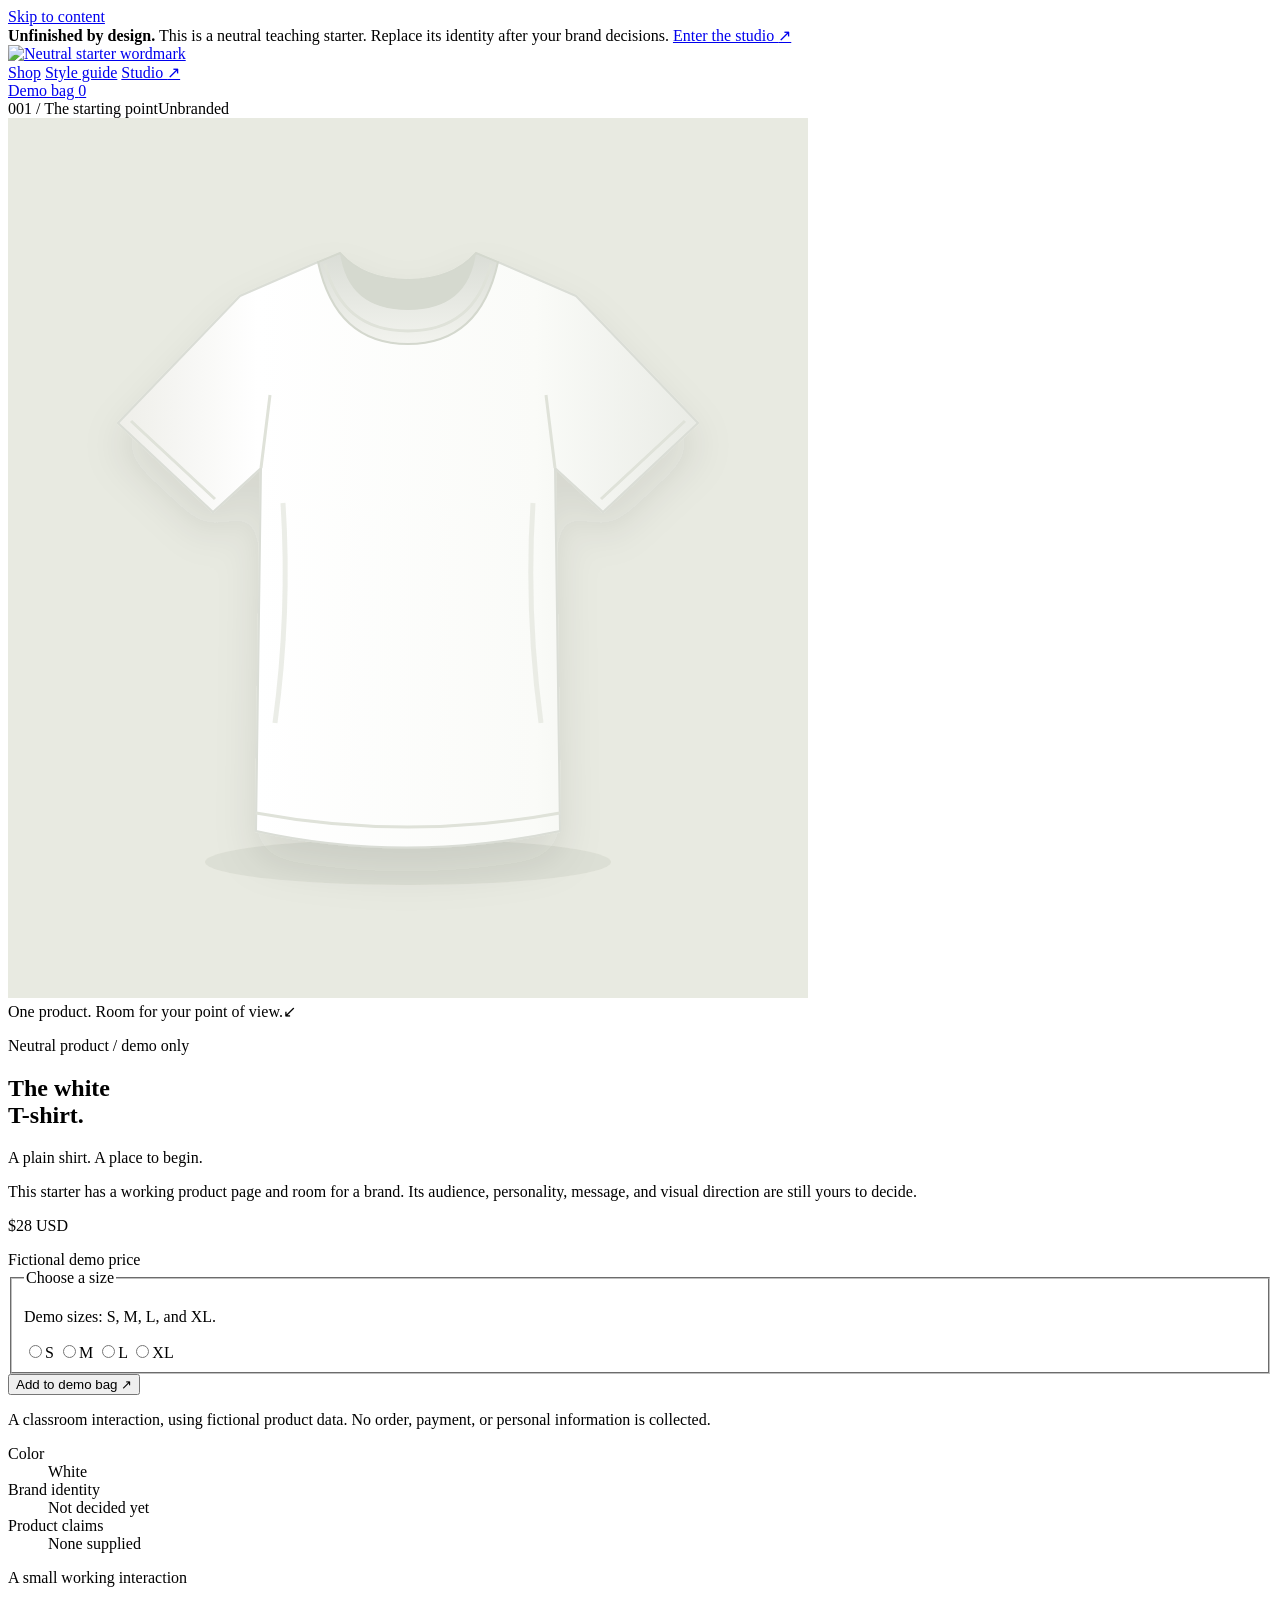
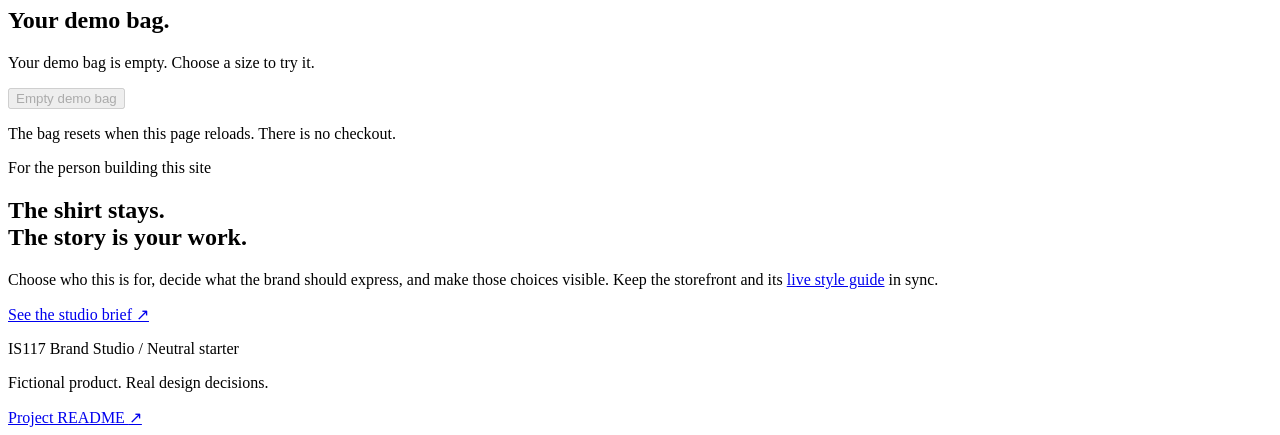
==== public/index.html @ bdd0917e "Initial commit" ====
<!doctype html>
<html lang="en">
  <head>
    <meta charset="utf-8" />
    <meta name="viewport" content="width=device-width, initial-scale=1" />
    <meta
      name="description"
      content="An unfinished, neutral T-shirt storefront for the IS117 Brand Studio. Build a brand through deliberate, visible design choices."
    />
    <title>Your Brand — neutral storefront starter</title>
    <link rel="icon" href="data:," />
    <link rel="stylesheet" href="styles.css" />
    <script src="shop.js" defer></script>
  </head>
  <body>
    <a class="skip-link" href="#main">Skip to content</a>
    <aside class="starter-notice" aria-label="Starter information">
      <span
        ><strong>Unfinished by design.</strong> This is a neutral teaching
        starter. Replace its identity after your brand decisions.</span
      >
      <a href="studio.html"
        >Enter the studio <span aria-hidden="true">↗</span></a
      >
    </aside>
    <header class="site-header wrap">
      <a
        class="brand-link"
        href="index.html"
        aria-label="Your Brand storefront home"
        ><img
          class="wordmark"
          src="assets/wordmark.svg"
          alt="Neutral starter wordmark"
          width="175"
          height="26"
      /></a>
      <nav class="main-nav" aria-label="Main navigation">
        <a class="nav-link" href="index.html" aria-current="page">Shop</a>
        <a class="nav-link" href="styleguide.html">Style guide</a>
        <a class="nav-link" href="studio.html"
          >Studio <span aria-hidden="true">↗</span></a
        >
      </nav>
      <a class="bag-link" href="#demo-bag" aria-label="View demo bag"
        >Demo bag <span id="bag-count" class="bag-count">0</span></a
      >
    </header>

    <main id="main">
      <section class="product-section wrap" aria-labelledby="product-title">
        <div class="product-visual">
          <div class="visual-label">
            <span>001 / The starting point</span><span>Unbranded</span>
          </div>
          <img
            class="shirt-image"
            src="assets/white-shirt.svg"
            alt="Plain white, unbranded short-sleeved T-shirt"
            width="800"
            height="880"
            fetchpriority="high"
          />
          <div class="image-caption">
            <span>One product. Room for your point of view.</span
            ><span aria-hidden="true">↙</span>
          </div>
        </div>
        <div class="product-information">
          <p class="eyebrow">
            <span class="status-dot" aria-hidden="true"></span> Neutral product
            / demo only
          </p>
          <h1 id="product-title">The white<br />T-shirt.</h1>
          <p class="product-intro">A plain shirt. A place to begin.</p>
          <p class="muted product-description">
            This starter has a working product page and room for a brand. Its
            audience, personality, message, and visual direction are still yours
            to decide.
          </p>
          <div class="price-row">
            <p class="price">$28 <span>USD</span></p>
            <span class="micro-label">Fictional demo price</span>
          </div>
          <form id="product-form" class="product-form" novalidate>
            <fieldset aria-describedby="size-help size-error">
              <legend>Choose a size</legend>
              <p id="size-help" class="field-help">
                Demo sizes: S, M, L, and XL.
              </p>
              <div class="size-options">
                <label class="size-option"
                  ><input type="radio" name="size" value="S" /><span
                    >S</span
                  ></label
                >
                <label class="size-option"
                  ><input type="radio" name="size" value="M" /><span
                    >M</span
                  ></label
                >
                <label class="size-option"
                  ><input type="radio" name="size" value="L" /><span
                    >L</span
                  ></label
                >
                <label class="size-option"
                  ><input type="radio" name="size" value="XL" /><span
                    >XL</span
                  ></label
                >
              </div>
              <p id="size-error" class="field-error" role="alert" hidden>
                Choose a size before adding the shirt to your demo bag.
              </p>
            </fieldset>
            <button class="button button-primary add-button" type="submit">
              Add to demo bag <span aria-hidden="true">↗</span>
            </button>
          </form>
          <p class="demo-disclaimer">
            A classroom interaction, using fictional product data. No order,
            payment, or personal information is collected.
          </p>
          <dl class="product-facts">
            <div>
              <dt>Color</dt>
              <dd>White</dd>
            </div>
            <div>
              <dt>Brand identity</dt>
              <dd>Not decided yet</dd>
            </div>
            <div>
              <dt>Product claims</dt>
              <dd>None supplied</dd>
            </div>
          </dl>
        </div>
      </section>

      <section
        id="demo-bag"
        class="bag-section wrap"
        aria-labelledby="bag-title"
      >
        <div>
          <p class="eyebrow">A small working interaction</p>
          <h2 id="bag-title">Your demo bag.</h2>
        </div>
        <div class="bag-details">
          <p
            id="bag-status"
            class="bag-message"
            role="status"
            aria-live="polite"
            aria-atomic="true"
          >
            Your demo bag is empty. Choose a size to try it.
          </p>
          <ul id="bag-items" class="bag-items"></ul>
          <button id="clear-bag" class="text-button" type="button" disabled>
            Empty demo bag
          </button>
          <p class="field-help">
            The bag resets when this page reloads. There is no checkout.
          </p>
        </div>
      </section>

      <section class="starter-next wrap" aria-labelledby="next-title">
        <p class="eyebrow">For the person building this site</p>
        <h2 id="next-title">The shirt stays.<br />The story is your work.</h2>
        <div>
          <p>
            Choose who this is for, decide what the brand should express, and
            make those choices visible. Keep the storefront and its
            <a href="styleguide.html">live style guide</a> in sync.
          </p>
          <a class="button button-secondary" href="studio.html"
            >See the studio brief <span aria-hidden="true">↗</span></a
          >
        </div>
      </section>
    </main>

    <footer class="site-footer wrap">
      <p>
        IS117 Brand Studio <span class="footer-separator"> / </span> Neutral
        starter
      </p>
      <p class="footer-tagline">Fictional product. Real design decisions.</p>
      <a href="https://github.com/kaw393939/is117-brand-studio#readme"
        >Project README <span aria-hidden="true">↗</span></a
      >
    </footer>
  </body>
</html>
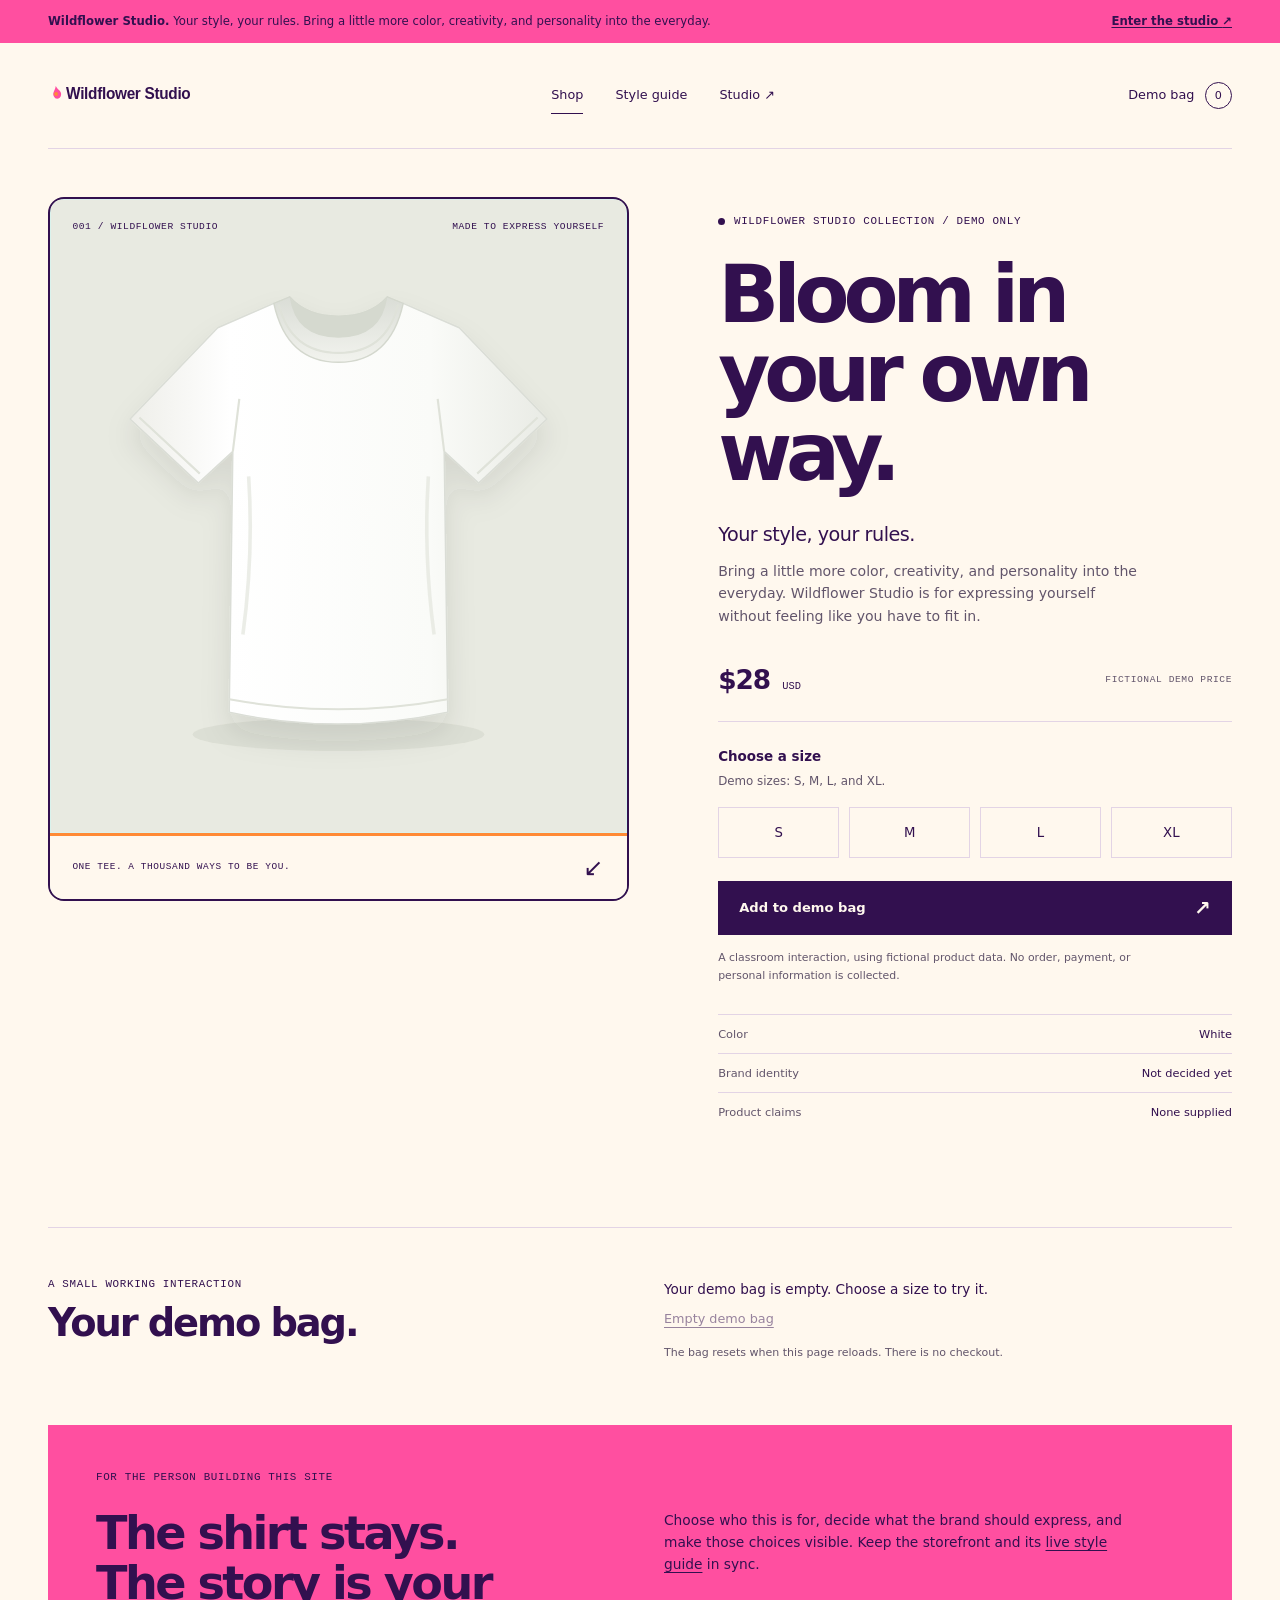
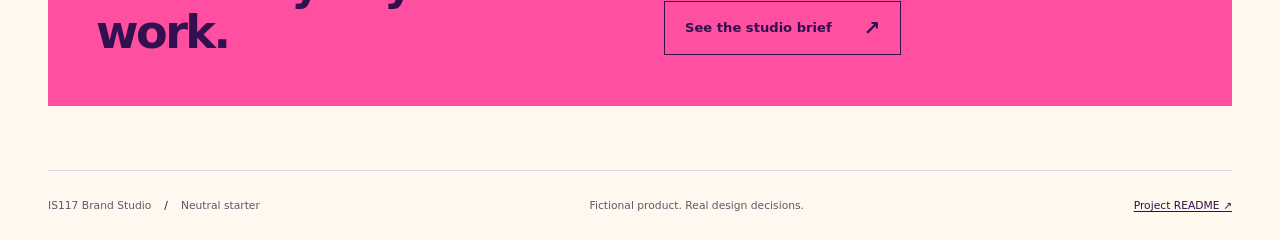
==== commit 3fd8a23a: "Complete branded storefront and style guide" ====
--- a/public/index.html
+++ b/public/index.html
@@ -7,7 +7,7 @@
       name="description"
       content="An unfinished, neutral T-shirt storefront for the IS117 Brand Studio. Build a brand through deliberate, visible design choices."
     />
-    <title>Your Brand — neutral storefront starter</title>
+    <title>Wildflower Studio — Bloom in your own way.</title>
     <link rel="icon" href="data:," />
     <link rel="stylesheet" href="styles.css" />
     <script src="shop.js" defer></script>
@@ -16,8 +16,8 @@
     <a class="skip-link" href="#main">Skip to content</a>
     <aside class="starter-notice" aria-label="Starter information">
       <span
-        ><strong>Unfinished by design.</strong> This is a neutral teaching
-        starter. Replace its identity after your brand decisions.</span
+        ><strong>Wildflower Studio.</strong> Your style, your rules. Bring a
+        little more color, creativity, and personality into the everyday.</span
       >
       <a href="studio.html"
         >Enter the studio <span aria-hidden="true">↗</span></a
@@ -27,7 +27,7 @@
       <a
         class="brand-link"
         href="index.html"
-        aria-label="Your Brand storefront home"
+        aria-label="Wildflower Studio storefront home"
         ><img
           class="wordmark"
           src="assets/wordmark.svg"
@@ -51,7 +51,8 @@
       <section class="product-section wrap" aria-labelledby="product-title">
         <div class="product-visual">
           <div class="visual-label">
-            <span>001 / The starting point</span><span>Unbranded</span>
+            <span>001 / Wildflower Studio</span
+            ><span>Made to express yourself</span>
           </div>
           <img
             class="shirt-image"
@@ -62,21 +63,21 @@
             fetchpriority="high"
           />
           <div class="image-caption">
-            <span>One product. Room for your point of view.</span
+            <span>One tee. A thousand ways to be you.</span
             ><span aria-hidden="true">↙</span>
           </div>
         </div>
         <div class="product-information">
           <p class="eyebrow">
-            <span class="status-dot" aria-hidden="true"></span> Neutral product
-            / demo only
+            <span class="status-dot" aria-hidden="true"></span> Wildflower
+            Studio collection / demo only
           </p>
-          <h1 id="product-title">The white<br />T-shirt.</h1>
-          <p class="product-intro">A plain shirt. A place to begin.</p>
+          <h1 id="product-title">Bloom in your own way.</h1>
+          <p class="product-intro">Your style, your rules.</p>
           <p class="muted product-description">
-            This starter has a working product page and room for a brand. Its
-            audience, personality, message, and visual direction are still yours
-            to decide.
+            Bring a little more color, creativity, and personality into the
+            everyday. Wildflower Studio is for expressing yourself without
+            feeling like you have to fit in.
           </p>
           <div class="price-row">
             <p class="price">$28 <span>USD</span></p>
--- a/public/styles.css
+++ b/public/styles.css
@@ -0,0 +1,1302 @@
+/* Shared brand tokens. Change these after you agree on your brand direction.
+   Both the storefront and the live style guide use this file. */
+:root {
+  --color-paper: #fff8ee;
+  --color-ink: #32104f;
+  --color-muted: #62556b;
+  --color-line: #e3d4e5;
+  --color-accent: #ff4fa0;
+  --color-tangerine: #ff8a35;
+  --color-soft: #d9f2ec;
+  --color-white: #fff;
+  --color-danger: #992e28;
+  --font-body:
+    system-ui, -apple-system, blinkmacsystemfont, "Segoe UI", sans-serif;
+  --font-display:
+    system-ui, -apple-system, blinkmacsystemfont, "Segoe UI", sans-serif;
+  --font-mono: ui-monospace, sfmono-regular, consolas, monospace;
+  --space-1: 0.5rem;
+  --space-2: 1rem;
+  --space-3: 1.5rem;
+  --space-4: 2rem;
+  --space-5: 3rem;
+  --space-6: 4rem;
+  --page-width: 1440px;
+}
+
+* {
+  box-sizing: border-box;
+}
+
+html {
+  scroll-behavior: smooth;
+  scroll-padding-top: 1.5rem;
+}
+
+body {
+  margin: 0;
+  background: var(--color-paper);
+  color: var(--color-ink);
+  font-family: var(--font-body);
+  line-height: 1.6;
+  -webkit-font-smoothing: antialiased;
+}
+
+img,
+svg {
+  display: block;
+  max-width: 100%;
+}
+
+button,
+a,
+input {
+  -webkit-tap-highlight-color: transparent;
+}
+
+a {
+  color: inherit;
+  text-underline-offset: 0.2em;
+  text-decoration-thickness: 1px;
+}
+
+a:hover {
+  text-decoration-thickness: 2px;
+}
+
+button,
+input {
+  font: inherit;
+}
+
+button {
+  cursor: pointer;
+}
+
+button:disabled {
+  cursor: default;
+}
+
+:focus-visible {
+  outline: 3px solid var(--color-ink);
+  outline-offset: 5px;
+}
+
+[hidden] {
+  display: none !important;
+}
+
+::selection {
+  background: var(--color-accent);
+  color: var(--color-ink);
+}
+
+h1,
+h2,
+h3,
+p {
+  margin: 0;
+}
+
+h1,
+h2,
+h3 {
+  font-family: var(--font-display);
+  font-weight: 550;
+}
+
+h1 {
+  font-size: clamp(3.4rem, 6.25vw, 6.6rem);
+  line-height: 0.99;
+  letter-spacing: -0.075em;
+}
+
+h2 {
+  font-size: clamp(2rem, 3.6vw, 3.75rem);
+  line-height: 1.08;
+  letter-spacing: -0.055em;
+}
+
+h3 {
+  font-size: 1.3rem;
+  line-height: 1.3;
+  letter-spacing: -0.03em;
+}
+
+p + p {
+  margin-top: var(--space-2);
+}
+
+.wrap {
+  width: min(calc(100% - 6rem), var(--page-width));
+  margin-inline: auto;
+}
+
+.muted {
+  color: var(--color-muted);
+}
+
+.eyebrow,
+.micro-label,
+.visual-label,
+.image-caption,
+.section-number,
+.type-label,
+.token-name {
+  font-family: var(--font-mono);
+  font-size: 0.68rem;
+  font-weight: 500;
+  line-height: 1.5;
+  letter-spacing: 0.06em;
+  text-transform: uppercase;
+}
+
+.eyebrow {
+  display: flex;
+  align-items: center;
+  gap: 0.55rem;
+}
+
+.status-dot {
+  width: 7px;
+  height: 7px;
+  display: inline-block;
+  background: var(--color-ink);
+  border-radius: 50%;
+}
+
+.skip-link {
+  position: fixed;
+  top: 8px;
+  left: 8px;
+  z-index: 10;
+  transform: translateY(-180%);
+  padding: 0.75rem 1rem;
+  background: var(--color-ink);
+  color: var(--color-white);
+}
+
+.skip-link:focus {
+  transform: translateY(0);
+}
+
+.starter-notice {
+  display: flex;
+  justify-content: space-between;
+  align-items: center;
+  gap: 1.5rem;
+  padding: 0.8rem 3rem;
+  background: var(--color-accent);
+  font-size: 0.73rem;
+  line-height: 1.5;
+}
+
+.starter-notice a {
+  flex-shrink: 0;
+  font-weight: 650;
+}
+
+.site-header {
+  min-height: 106px;
+  display: flex;
+  align-items: center;
+  gap: 3rem;
+  border-bottom: 1px solid var(--color-line);
+}
+
+.brand-link {
+  display: inline-block;
+  flex-shrink: 0;
+}
+
+.wordmark {
+  width: 150px;
+  height: auto;
+}
+
+.main-nav {
+  display: flex;
+  justify-content: center;
+  align-items: center;
+  gap: 2rem;
+  margin-inline: auto;
+}
+
+.nav-link,
+.bag-link {
+  text-decoration: none;
+  font-size: 0.8rem;
+}
+
+.nav-link {
+  padding-block: 0.5rem;
+  border-bottom: 1px solid transparent;
+}
+
+.nav-link:hover,
+.nav-link[aria-current="page"] {
+  border-color: currentcolor;
+}
+
+.bag-link {
+  display: flex;
+  align-items: center;
+  gap: 0.65rem;
+  white-space: nowrap;
+}
+
+.bag-count {
+  display: grid;
+  place-items: center;
+  min-width: 1.7rem;
+  height: 1.7rem;
+  border: 1px solid var(--color-ink);
+  border-radius: 50%;
+  font-size: 0.7rem;
+}
+
+.product-section {
+  display: grid;
+  grid-template-columns: 1.13fr 1fr;
+  gap: clamp(3rem, 7vw, 8rem);
+  padding-block: var(--space-5) 5rem;
+  align-items: start;
+}
+
+.product-visual {
+  position: relative;
+  background: var(--color-soft);
+  border: 2px solid var(--color-ink);
+  border-radius: 1rem;
+  overflow: hidden;
+}
+
+.visual-label {
+  position: absolute;
+  z-index: 1;
+  inset: 1.3rem 1.4rem auto;
+  display: flex;
+  justify-content: space-between;
+  gap: 1rem;
+  font-size: 0.6rem;
+}
+
+.shirt-image {
+  width: 100%;
+  height: auto;
+  aspect-ratio: 800 / 880;
+  object-fit: contain;
+}
+
+.image-caption {
+  display: flex;
+  align-items: center;
+  justify-content: space-between;
+  gap: 1rem;
+  padding: 1.2rem 1.4rem;
+  border-top: 3px solid var(--color-tangerine);
+  font-size: 0.59rem;
+  background: var(--color-paper);
+}
+
+.image-caption > :last-child {
+  font-family: var(--font-body);
+  font-size: 1.5rem;
+  line-height: 1;
+}
+
+.product-information {
+  max-width: 530px;
+  padding-block: 1rem;
+}
+
+.product-information h1 {
+  margin-top: 1.6rem;
+}
+
+.product-intro {
+  font-size: 1.2rem;
+  line-height: 1.5;
+  margin-top: 1.8rem;
+  letter-spacing: -0.025em;
+}
+
+.product-description {
+  margin-top: 0.6rem;
+  font-size: 0.88rem;
+  max-width: 430px;
+}
+
+.price-row {
+  display: flex;
+  align-items: center;
+  justify-content: space-between;
+  gap: 1rem;
+  margin-block: 2rem 1.5rem;
+  padding-bottom: 1.2rem;
+  border-bottom: 1px solid var(--color-line);
+}
+
+.price {
+  font-size: 1.65rem;
+  letter-spacing: -0.04em;
+  font-weight: 600;
+}
+
+.price span {
+  font-family: var(--font-mono);
+  font-size: 0.65rem;
+  font-weight: 400;
+  letter-spacing: 0;
+  margin-left: 0.25rem;
+}
+
+.price-row .micro-label {
+  color: var(--color-muted);
+  font-size: 0.6rem;
+}
+
+fieldset {
+  padding: 0;
+  margin: 0;
+  border: 0;
+  min-width: 0;
+}
+
+legend {
+  padding: 0;
+  font-size: 0.84rem;
+  font-weight: 650;
+}
+
+.field-help {
+  margin-top: 0.3rem;
+  color: var(--color-muted);
+  font-size: 0.74rem;
+}
+
+.size-options {
+  display: grid;
+  grid-template-columns: repeat(4, 1fr);
+  gap: 0.6rem;
+  margin-top: 1rem;
+}
+
+.size-option {
+  position: relative;
+  cursor: pointer;
+}
+
+.size-option input {
+  position: absolute;
+  opacity: 0;
+  width: 100%;
+  height: 100%;
+  margin: 0;
+  cursor: pointer;
+}
+
+.size-option span {
+  display: grid;
+  place-items: center;
+  min-height: 3.2rem;
+  border: 1px solid var(--color-line);
+  background: var(--color-paper);
+  font-size: 0.83rem;
+  transition:
+    background 150ms ease,
+    border-color 150ms ease;
+}
+
+.size-option input:checked + span {
+  background: var(--color-ink);
+  border-color: var(--color-ink);
+  color: var(--color-paper);
+}
+
+.size-option input:hover + span {
+  border-color: var(--color-ink);
+}
+
+.size-option input:focus-visible + span {
+  outline: 3px solid var(--color-ink);
+  outline-offset: 4px;
+}
+
+.size-option input:focus-visible {
+  outline: none;
+}
+
+.field-error {
+  color: var(--color-danger);
+  font-size: 0.8rem;
+  margin-top: 0.9rem;
+  font-weight: 550;
+}
+
+.button {
+  display: inline-flex;
+  align-items: center;
+  justify-content: space-between;
+  gap: 2rem;
+  min-height: 3.4rem;
+  border: 1px solid var(--color-ink);
+  padding: 0.9rem 1.25rem;
+  font-size: 0.82rem;
+  font-weight: 550;
+  line-height: 1.4;
+  text-decoration: none;
+  transition:
+    background 150ms ease,
+    color 150ms ease;
+}
+
+.button > span[aria-hidden] {
+  font-size: 1.25rem;
+  line-height: 1;
+}
+
+.button-primary {
+  background: var(--color-ink);
+  color: var(--color-paper);
+}
+
+.button-primary:hover {
+  background: var(--color-accent);
+  color: var(--color-ink);
+}
+
+.button-secondary {
+  background: transparent;
+  color: var(--color-ink);
+}
+
+.button-secondary:hover {
+  background: var(--color-soft);
+}
+
+.add-button {
+  width: 100%;
+  margin-top: 1.4rem;
+}
+
+.demo-disclaimer {
+  font-size: 0.68rem;
+  line-height: 1.65;
+  color: var(--color-muted);
+  margin-top: 0.9rem;
+  max-width: 420px;
+}
+
+.product-facts {
+  margin-bottom: 0;
+  margin-top: 1.8rem;
+}
+
+.product-facts div {
+  display: flex;
+  justify-content: space-between;
+  gap: 1rem;
+  padding-block: 0.62rem;
+  border-top: 1px solid var(--color-line);
+  font-size: 0.71rem;
+}
+
+.product-facts dt {
+  color: var(--color-muted);
+}
+
+.product-facts dd {
+  margin: 0;
+  font-weight: 500;
+  text-align: right;
+}
+
+.bag-section {
+  display: grid;
+  grid-template-columns: 1fr 1fr;
+  gap: 3rem;
+  border-top: 1px solid var(--color-line);
+  padding-block: 3rem;
+}
+
+.bag-section h2 {
+  margin-top: 0.6rem;
+  font-size: clamp(2rem, 3vw, 3rem);
+}
+
+.bag-details {
+  padding-top: 0.2rem;
+  font-size: 0.85rem;
+}
+
+.bag-message {
+  max-width: 500px;
+}
+
+.bag-items {
+  list-style: none;
+  margin: 1rem 0;
+  padding: 0;
+}
+
+.bag-items:empty {
+  margin: 0;
+}
+
+.bag-items li {
+  padding-block: 0.55rem;
+  border-bottom: 1px solid var(--color-line);
+  font-size: 0.78rem;
+}
+
+.text-button {
+  padding: 0.5rem 0;
+  border: 0;
+  background: transparent;
+  color: var(--color-ink);
+  font-size: 0.8rem;
+  text-decoration: underline;
+  text-underline-offset: 0.25rem;
+}
+
+.text-button:disabled {
+  opacity: 0.5;
+}
+
+.bag-details .field-help {
+  margin-top: 0.4rem;
+  font-size: 0.69rem;
+}
+
+.starter-next {
+  display: grid;
+  grid-template-columns: 1fr 1fr;
+  gap: 1.5rem 3rem;
+  background: var(--color-accent);
+  padding: 2.7rem 3rem 3rem;
+  margin-block: 1rem 4rem;
+}
+
+.starter-next > .eyebrow {
+  grid-column: 1 / -1;
+}
+
+.starter-next > div {
+  max-width: 470px;
+  font-size: 0.86rem;
+}
+
+.starter-next .button {
+  margin-top: 1.6rem;
+}
+
+.site-footer {
+  display: flex;
+  align-items: center;
+  justify-content: space-between;
+  gap: 2rem;
+  border-top: 1px solid var(--color-line);
+  padding-block: 1.6rem;
+  font-size: 0.67rem;
+  color: var(--color-muted);
+}
+
+.footer-tagline {
+  margin: 0;
+}
+
+.footer-separator {
+  margin-inline: 0.6rem;
+  color: var(--color-ink);
+}
+
+.site-footer a {
+  color: var(--color-ink);
+}
+
+/* Shared editorial pages */
+.page-hero {
+  padding-block: 4.5rem 3.8rem;
+  display: grid;
+  grid-template-columns: 1.25fr 0.75fr;
+  align-items: end;
+  gap: 1.3rem 4rem;
+}
+
+.page-hero > .eyebrow {
+  grid-column: 1 / -1;
+}
+
+.page-hero h1 {
+  font-size: clamp(3.5rem, 6.8vw, 7.3rem);
+}
+
+.page-hero .hero-summary {
+  max-width: 400px;
+  font-size: 0.95rem;
+  color: var(--color-muted);
+  padding-bottom: 0.25rem;
+}
+
+.hero-summary strong {
+  font-weight: 550;
+  color: var(--color-ink);
+}
+
+.page-subnav {
+  display: flex;
+  flex-wrap: wrap;
+  gap: 0.6rem 1.8rem;
+  padding-block: 1rem;
+  border-top: 1px solid var(--color-line);
+  border-bottom: 1px solid var(--color-line);
+  font-size: 0.76rem;
+}
+
+.section-link {
+  text-decoration: none;
+}
+
+.section-link:hover {
+  text-decoration: underline;
+}
+
+.guide-section {
+  padding-block: 3rem;
+  border-bottom: 1px solid var(--color-line);
+  display: grid;
+  grid-template-columns: 0.32fr 1fr;
+  column-gap: 3rem;
+}
+
+.section-heading .section-number {
+  color: var(--color-muted);
+  display: block;
+  margin-bottom: 0.8rem;
+}
+
+.section-heading h2 {
+  font-size: clamp(1.7rem, 2.5vw, 2.65rem);
+}
+
+.section-heading p {
+  font-size: 0.78rem;
+  color: var(--color-muted);
+  margin-top: 1rem;
+  max-width: 210px;
+}
+
+.guide-content {
+  min-width: 0;
+}
+
+.draft-label {
+  display: inline-block;
+  padding: 0.3rem 0.55rem;
+  background: var(--color-accent);
+  color: var(--color-ink);
+  font-family: var(--font-mono);
+  font-size: 0.6rem;
+  line-height: 1.4;
+  letter-spacing: 0.03em;
+  text-transform: uppercase;
+}
+
+.decision-grid {
+  display: grid;
+  grid-template-columns: repeat(3, 1fr);
+  gap: 1.5rem;
+  margin-top: 1.6rem;
+}
+
+.decision-grid > div {
+  border-top: 1px solid var(--color-line);
+  padding-top: 0.8rem;
+}
+
+.decision-grid h3 {
+  font-size: 0.85rem;
+  font-weight: 650;
+  letter-spacing: 0;
+}
+
+.decision-grid p {
+  font-size: 0.8rem;
+  color: var(--color-muted);
+  margin-top: 0.5rem;
+}
+
+.decision-grid .undecided {
+  font-size: 1.5rem;
+  font-weight: 450;
+  color: var(--color-ink);
+  letter-spacing: -0.04em;
+}
+
+.logo-board {
+  min-height: 230px;
+  display: grid;
+  place-items: center;
+  padding: 3rem;
+  background: var(--color-white);
+  border: 1px solid var(--color-line);
+}
+
+.logo-board img {
+  width: min(100%, 380px);
+}
+
+.logo-variants {
+  display: grid;
+  grid-template-columns: 1fr 1fr;
+  border: 1px solid var(--color-line);
+  border-top: 0;
+}
+
+.logo-variant {
+  min-height: 140px;
+  padding: 1.5rem;
+  display: flex;
+  flex-direction: column;
+  justify-content: space-between;
+  gap: 1.5rem;
+}
+
+.logo-variant + .logo-variant {
+  border-left: 1px solid var(--color-line);
+}
+
+.logo-small {
+  width: 110px;
+  height: auto;
+}
+
+.logo-mono {
+  width: 190px;
+  filter: brightness(0);
+}
+
+.logo-variant p,
+.guide-note {
+  font-size: 0.73rem;
+  color: var(--color-muted);
+}
+
+.guide-note {
+  margin-top: 1rem;
+  max-width: 680px;
+}
+
+.palette-grid {
+  display: grid;
+  grid-template-columns: repeat(5, 1fr);
+  gap: 0.65rem;
+}
+
+.color-swatch {
+  height: 120px;
+  border: 1px solid var(--color-line);
+  background: var(--swatch-color);
+}
+
+.palette-card h3 {
+  font-size: 0.76rem;
+  letter-spacing: 0;
+  font-weight: 650;
+  margin-top: 0.65rem;
+}
+
+.palette-card code {
+  font-family: var(--font-mono);
+  font-size: 0.65rem;
+  color: var(--color-muted);
+  display: block;
+  margin-top: 0.15rem;
+}
+
+.palette-card p {
+  font-size: 0.66rem;
+  color: var(--color-muted);
+  margin-top: 0.4rem;
+  line-height: 1.5;
+}
+
+.type-specimen {
+  border-top: 1px solid var(--color-line);
+  padding-block: 1.3rem;
+}
+
+.type-specimen:first-child {
+  border-top: 0;
+  padding-top: 0;
+}
+
+.type-label {
+  display: block;
+  margin-bottom: 1rem;
+  color: var(--color-muted);
+  font-size: 0.6rem;
+}
+
+.type-display {
+  font-family: var(--font-display);
+  font-size: clamp(2.5rem, 4.5vw, 5rem);
+  font-weight: 550;
+  letter-spacing: -0.075em;
+  line-height: 1;
+  max-width: 700px;
+}
+
+.type-body {
+  font-family: var(--font-body);
+  font-size: 1rem;
+  max-width: 570px;
+}
+
+.type-mono {
+  font-family: var(--font-mono);
+  text-transform: uppercase;
+  font-size: 0.7rem;
+  letter-spacing: 0.06em;
+}
+
+.spacing-grid {
+  display: flex;
+  flex-wrap: wrap;
+  align-items: start;
+  gap: 2rem;
+}
+
+.spacing-token {
+  min-width: 52px;
+}
+
+.spacing-bar {
+  width: var(--token-size);
+  height: 40px;
+  background: var(--color-ink);
+  margin-bottom: 0.9rem;
+}
+
+.token-name {
+  display: block;
+  font-size: 0.6rem;
+}
+
+.spacing-token code {
+  font-family: var(--font-mono);
+  color: var(--color-muted);
+  font-size: 0.65rem;
+}
+
+.button-samples {
+  display: flex;
+  flex-wrap: wrap;
+  gap: 1rem;
+}
+
+.button-samples .button {
+  min-width: 185px;
+}
+
+.voice-grid {
+  display: grid;
+  grid-template-columns: 1fr 1fr;
+  gap: 2rem;
+}
+
+.voice-grid h3 {
+  font-size: 0.95rem;
+  font-weight: 600;
+  margin-bottom: 0.65rem;
+}
+
+.voice-grid p {
+  font-size: 0.84rem;
+  color: var(--color-muted);
+}
+
+.voice-example {
+  font-size: 1.7rem !important;
+  color: var(--color-ink) !important;
+  letter-spacing: -0.035em;
+  line-height: 1.3;
+}
+
+.guide-footer-note {
+  display: flex;
+  gap: 2rem;
+  align-items: center;
+  justify-content: space-between;
+  background: var(--color-soft);
+  padding: 1.5rem 2rem;
+  margin-block: 2rem 4rem;
+}
+
+.guide-footer-note p {
+  font-size: 0.83rem;
+  max-width: 680px;
+}
+
+.guide-footer-note a {
+  font-size: 0.8rem;
+  white-space: nowrap;
+}
+
+@media (width >= 1600px) {
+  .product-section {
+    gap: 8rem;
+  }
+}
+
+@media (width <= 1100px) {
+  .wrap {
+    width: calc(100% - 4rem);
+  }
+
+  .starter-notice {
+    padding-inline: 2rem;
+  }
+
+  .site-header {
+    gap: 1.7rem;
+  }
+
+  .main-nav {
+    gap: 1.25rem;
+  }
+
+  .product-section {
+    gap: 3rem;
+    align-items: start;
+  }
+
+  .product-information h1 {
+    font-size: clamp(3.4rem, 7vw, 5rem);
+  }
+
+  .product-information {
+    padding-top: 0.5rem;
+  }
+
+  .product-intro {
+    margin-top: 1.4rem;
+  }
+
+  .price-row {
+    margin-top: 1.5rem;
+  }
+
+  .page-hero {
+    column-gap: 2rem;
+  }
+
+  .guide-section {
+    grid-template-columns: 0.35fr 1fr;
+    gap: 2rem;
+  }
+
+  .palette-grid {
+    grid-template-columns: repeat(3, 1fr);
+    row-gap: 1.6rem;
+  }
+}
+
+@media (width <= 760px) {
+  .wrap {
+    width: calc(100% - 2.5rem);
+  }
+
+  .starter-notice {
+    padding: 0.75rem 1.25rem;
+    font-size: 0.67rem;
+    gap: 1rem;
+  }
+
+  .starter-notice > span {
+    max-width: 480px;
+  }
+
+  .starter-notice a {
+    font-size: 0.65rem;
+  }
+
+  .site-header {
+    min-height: 108px;
+    display: grid;
+    grid-template-columns: 1fr auto;
+    gap: 0.5rem 1rem;
+    padding-block: 1.2rem 1rem;
+  }
+
+  .wordmark {
+    width: 130px;
+  }
+
+  .main-nav {
+    grid-row: 2;
+    grid-column: 1 / -1;
+    margin: 0;
+    justify-content: flex-start;
+    gap: 1.5rem;
+  }
+
+  .nav-link,
+  .bag-link {
+    font-size: 0.73rem;
+  }
+
+  .bag-link {
+    grid-column: 2;
+    grid-row: 1;
+  }
+
+  .bag-count {
+    min-width: 1.5rem;
+    height: 1.5rem;
+  }
+
+  .product-section {
+    grid-template-columns: 1fr;
+    gap: 2rem;
+    padding-block: 1.5rem 3rem;
+  }
+
+  .product-visual {
+    max-width: 600px;
+    width: 100%;
+    margin-inline: auto;
+  }
+
+  .shirt-image {
+    max-height: 530px;
+  }
+
+  .product-information {
+    max-width: none;
+    padding: 0;
+  }
+
+  .product-information h1 {
+    font-size: clamp(4.2rem, 13vw, 7rem);
+    margin-top: 1rem;
+  }
+
+  .product-intro {
+    font-size: 1.1rem;
+    margin-top: 1.4rem;
+  }
+
+  .product-description {
+    max-width: 580px;
+  }
+
+  .product-facts {
+    margin-top: 1.5rem;
+  }
+
+  .bag-section {
+    grid-template-columns: 1fr;
+    gap: 1.3rem;
+    padding-block: 2rem;
+  }
+
+  .bag-section h2 {
+    margin-top: 0.6rem;
+  }
+
+  .starter-next {
+    grid-template-columns: 1fr;
+    padding: 1.8rem;
+    gap: 1.3rem;
+    margin-block: 1rem 3rem;
+  }
+
+  .starter-next > div {
+    max-width: none;
+  }
+
+  .site-footer {
+    flex-wrap: wrap;
+    gap: 0.7rem 2rem;
+    padding-block: 1.5rem;
+  }
+
+  .footer-tagline {
+    display: none;
+  }
+
+  .page-hero {
+    padding-block: 2.5rem;
+    grid-template-columns: 1fr;
+    row-gap: 1.4rem;
+  }
+
+  .page-hero h1 {
+    font-size: clamp(3.7rem, 11vw, 6rem);
+  }
+
+  .page-hero .hero-summary {
+    max-width: 570px;
+    font-size: 0.9rem;
+  }
+
+  .page-subnav {
+    gap: 0.6rem 1.2rem;
+    font-size: 0.72rem;
+  }
+
+  .guide-section {
+    grid-template-columns: 1fr;
+    gap: 1.8rem;
+    padding-block: 2.3rem;
+  }
+
+  .section-heading {
+    display: grid;
+    grid-template-columns: 1fr 1fr;
+    column-gap: 2rem;
+  }
+
+  .section-heading .section-number {
+    grid-column: 1 / -1;
+    margin-bottom: 0.5rem;
+  }
+
+  .section-heading p {
+    max-width: none;
+    margin: 0;
+    font-size: 0.73rem;
+  }
+
+  .decision-grid {
+    gap: 1rem;
+  }
+
+  .decision-grid .undecided {
+    font-size: 1.3rem;
+  }
+
+  .decision-grid p {
+    font-size: 0.73rem;
+  }
+
+  .palette-grid {
+    grid-template-columns: repeat(5, 1fr);
+  }
+
+  .color-swatch {
+    height: 85px;
+  }
+
+  .palette-card p {
+    font-size: 0.62rem;
+  }
+
+  .palette-card code {
+    font-size: 0.57rem;
+  }
+
+  .guide-footer-note {
+    flex-direction: column;
+    align-items: start;
+    gap: 1rem;
+    margin-block: 1.5rem 3rem;
+    padding: 1.5rem;
+  }
+}
+
+@media (width <= 420px) {
+  .starter-notice {
+    align-items: start;
+    flex-direction: column;
+    gap: 0.35rem;
+  }
+
+  .visual-label {
+    inset: 1rem 1rem auto;
+    font-size: 0.53rem;
+  }
+
+  .image-caption {
+    font-size: 0.53rem;
+    padding: 1rem;
+  }
+
+  .price-row .micro-label {
+    font-size: 0.54rem;
+  }
+
+  .section-heading {
+    grid-template-columns: 1fr;
+    gap: 0.6rem;
+  }
+
+  .section-heading .section-number {
+    margin: 0;
+  }
+
+  .decision-grid {
+    grid-template-columns: 1fr;
+    gap: 1.2rem;
+  }
+
+  .decision-grid > div {
+    display: grid;
+    grid-template-columns: 0.5fr 1fr;
+    gap: 0.4rem 1rem;
+  }
+
+  .decision-grid p {
+    margin-top: 0;
+  }
+
+  .decision-grid p:last-child {
+    grid-column: 2;
+  }
+
+  .palette-grid {
+    grid-template-columns: repeat(3, 1fr);
+  }
+
+  .color-swatch {
+    height: 90px;
+  }
+
+  .logo-board {
+    min-height: 190px;
+    padding: 2rem;
+  }
+
+  .logo-variants {
+    grid-template-columns: 1fr;
+  }
+
+  .logo-variant {
+    min-height: 125px;
+  }
+
+  .logo-variant + .logo-variant {
+    border-left: 0;
+    border-top: 1px solid var(--color-line);
+  }
+
+  .voice-grid {
+    grid-template-columns: 1fr;
+    gap: 1.5rem;
+  }
+}
+
+@media (prefers-reduced-motion: reduce) {
+  html {
+    scroll-behavior: auto;
+  }
+
+  *,
+  *::before,
+  *::after {
+    transition: none !important;
+    animation: none !important;
+  }
+}
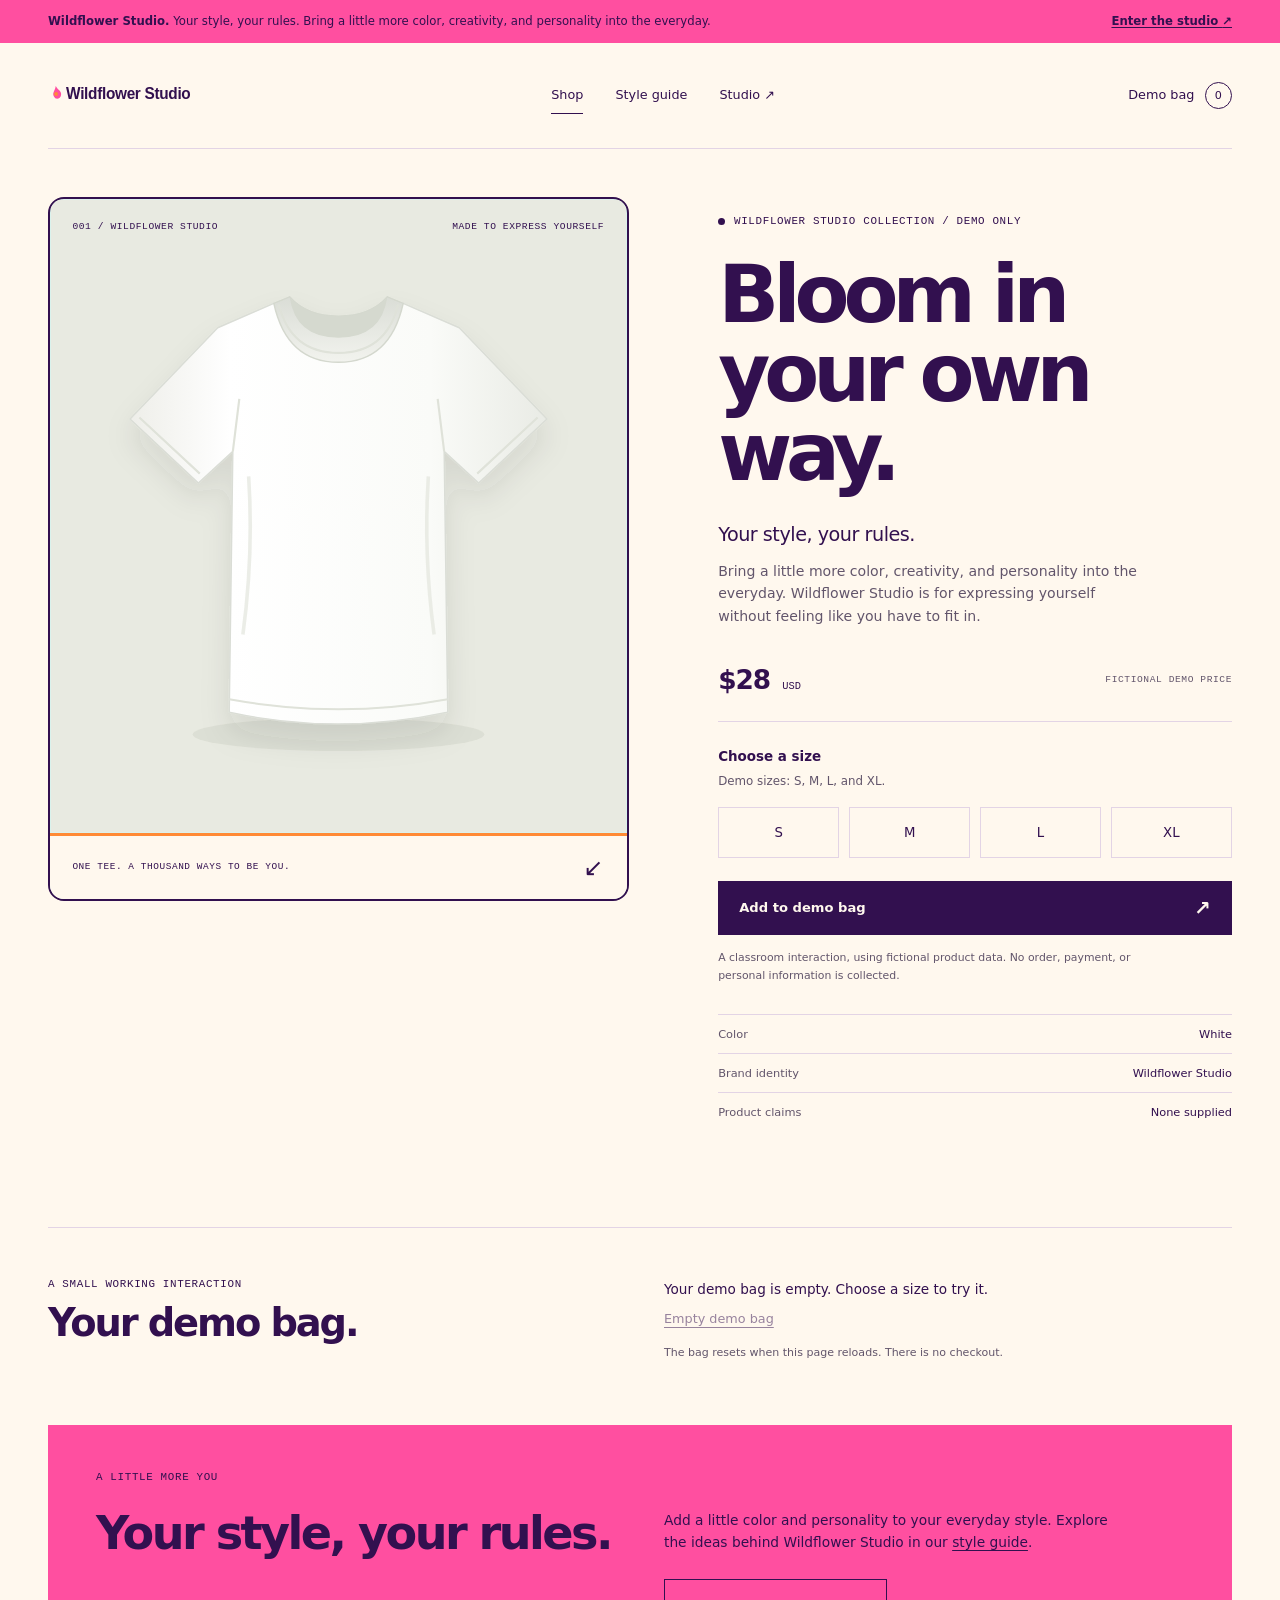
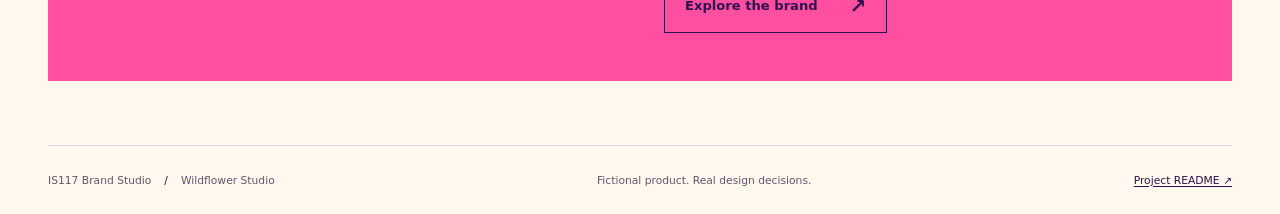
==== commit a1d59e95: "Finalize Wildflower Studio branding and documentation" ====
--- a/public/index.html
+++ b/public/index.html
@@ -5,7 +5,7 @@
     <meta name="viewport" content="width=device-width, initial-scale=1" />
     <meta
       name="description"
-      content="An unfinished, neutral T-shirt storefront for the IS117 Brand Studio. Build a brand through deliberate, visible design choices."
+      content="Wildflower Studio is a colorful, expressive brand concept for a white T-shirt. Explore your style with the demo storefront."
     />
     <title>Wildflower Studio — Bloom in your own way.</title>
     <link rel="icon" href="data:," />
@@ -31,7 +31,7 @@
         ><img
           class="wordmark"
           src="assets/wordmark.svg"
-          alt="Neutral starter wordmark"
+          alt="Wildflower Studio wordmark"
           width="175"
           height="26"
       /></a>
@@ -130,7 +130,7 @@
             </div>
             <div>
               <dt>Brand identity</dt>
-              <dd>Not decided yet</dd>
+              <dd>Wildflower Studio</dd>
             </div>
             <div>
               <dt>Product claims</dt>
@@ -170,16 +170,16 @@
       </section>
 
       <section class="starter-next wrap" aria-labelledby="next-title">
-        <p class="eyebrow">For the person building this site</p>
-        <h2 id="next-title">The shirt stays.<br />The story is your work.</h2>
+        <p class="eyebrow">A little more you</p>
+        <h2 id="next-title">Your style, your rules.</h2>
         <div>
           <p>
-            Choose who this is for, decide what the brand should express, and
-            make those choices visible. Keep the storefront and its
-            <a href="styleguide.html">live style guide</a> in sync.
+            Add a little color and personality to your everyday style. Explore
+            the ideas behind Wildflower Studio in our
+            <a href="styleguide.html">style guide</a>.
           </p>
           <a class="button button-secondary" href="studio.html"
-            >See the studio brief <span aria-hidden="true">↗</span></a
+            >Explore the brand <span aria-hidden="true">↗</span></a
           >
         </div>
       </section>
@@ -187,8 +187,8 @@
 
     <footer class="site-footer wrap">
       <p>
-        IS117 Brand Studio <span class="footer-separator"> / </span> Neutral
-        starter
+        IS117 Brand Studio <span class="footer-separator"> / </span> Wildflower
+        Studio
       </p>
       <p class="footer-tagline">Fictional product. Real design decisions.</p>
       <a href="https://github.com/kaw393939/is117-brand-studio#readme"
